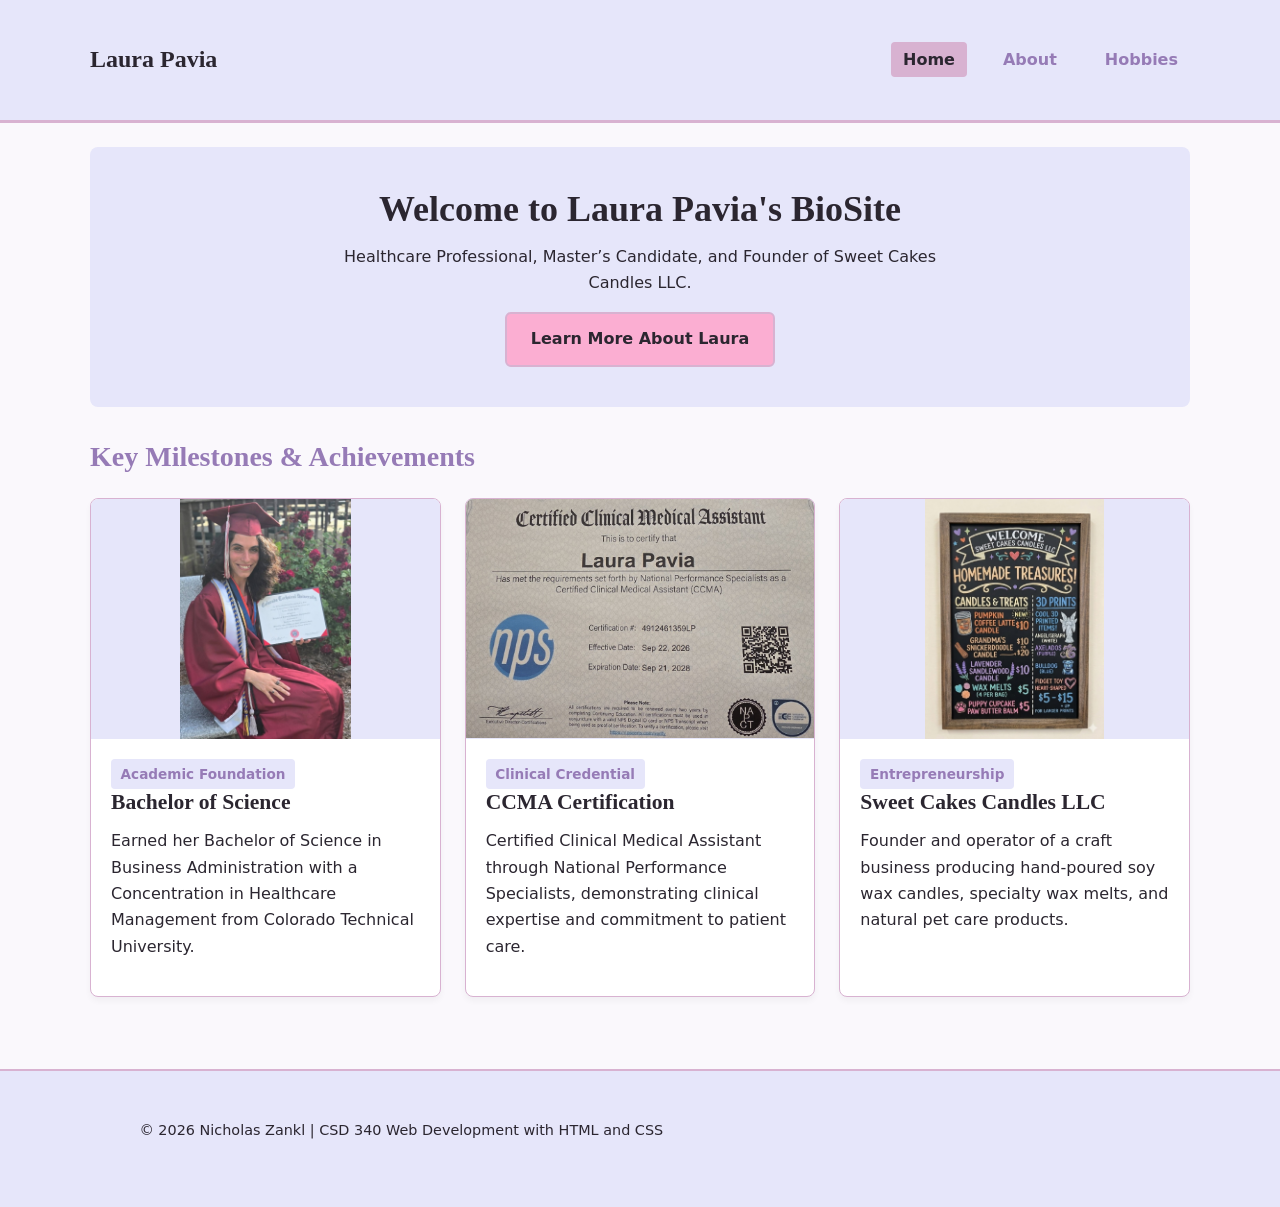
==== bioSite/index.html @ 16482423 "Added Module 6.2 content, and bioSite repository for Module 6.3" ====
<!--
 * Title: index.html
 * Assignment: Module 6.3
 * Author: Nicholas Zankl
 * Date: November 22, 2026
 * 
 * Purpose: Landing page for Laura Pavia's bioSite project
 -->
<!DOCTYPE html>
<html lang="en">
<head>
  <meta charset="UTF-8">
  <meta name="viewport" content="width=device-width, initial-scale=1.0">
  <title>Laura Pavia | Home</title>
  <link rel="stylesheet" href="css/site.css">
</head>
<body>

  <header class="site-header">
    <div class="container nav-wrapper">
      <span class="site-title">Laura Pavia</span>
      <nav class="main-nav">
        <ul>
          <li><a href="index.html" class="active">Home</a></li>
          <li><a href="about.html">About</a></li>
          <li><a href="hobbies.html">Hobbies</a></li>
        </ul>
      </nav>
    </div>
  </header>

  <main class="container">
    <section class="hero">
      <h1>Welcome to Laura Pavia's BioSite</h1>
      <p>Healthcare Professional, Master’s Candidate, and Founder of Sweet Cakes Candles LLC.</p>
      <a href="about.html" class="btn">Learn More About Laura</a>
    </section>

    <section>
      <h2>Key Milestones &amp; Achievements</h2>
      <div class="grid-3col">
        
        <article class="card">
          <img src="images/graduation.jpg" alt="Laura holding her CTU Bachelor of Science diploma" class="card-img">
          <div class="card-body">
            <span class="badge">Academic Foundation</span>
            <h3>Bachelor of Science</h3>
            <p>Earned her Bachelor of Science in Business Administration with a Concentration in Healthcare Management from Colorado Technical University.</p>
          </div>
        </article>

        <article class="card">
          <img src="images/ccma-cert.jpg" alt="Laura's Certified Clinical Medical Assistant Certificate" class="card-img">
          <div class="card-body">
            <span class="badge">Clinical Credential</span>
            <h3>CCMA Certification</h3>
            <p>Certified Clinical Medical Assistant through National Performance Specialists, demonstrating clinical expertise and commitment to patient care.</p>
          </div>
        </article>

        <article class="card">
          <img src="images/menu-board.jpg" alt="Chalkboard product menu for Sweet Cakes Candles LLC" class="card-img">
          <div class="card-body">
            <span class="badge">Entrepreneurship</span>
            <h3>Sweet Cakes Candles LLC</h3>
            <p>Founder and operator of a craft business producing hand-poured soy wax candles, specialty wax melts, and natural pet care products.</p>
          </div>
        </article>

      </div>
    </section>
  </main>

  <footer class="site-footer">
    <div class="container">
      <p>&copy; 2026 Nicholas Zankl | CSD 340 Web Development with HTML and CSS</p>
    </div>
  </footer>

</body>
</html>
---- bioSite/css/site.css ----
/**
 * Title: site.css
 * Assignment: Module 6.3, Development
 * Author: Nicholas Zankl
 * Date: November 22, 2026
 * 
 * Purpose: Global Atomic Design stylesheet for Laura Pavia's bioSite project
 */

/* ==========================================
   ATOMIC LEVEL: VARIABLES & RESET
   ========================================== */
:root {
  --color-classic-lavender: #E6E6FA;
  --color-lavender-pink: #FBAED2;
  --color-pink-lavender: #D8B2D1;
  --color-lavender-purple: #967BB6;
  --color-lilac: #C8A2C8;
  --color-plum: #DDA0DD;
  
  --color-dark-text: #2B2630;
  --color-body-bg: #FAF8FC;
  --color-card-bg: #FFFFFF;

  --font-heading: 'Merriweather', Georgia, serif;
  --font-body: 'Inter', system-ui, -apple-system, sans-serif;
  
  --lh-heading: 1.25;
  --lh-body: 1.65;
}

*, *::before, *::after {
  box-sizing: border-box;
  margin: 0;
  padding: 0;
}

body {
  font-family: var(--font-body);
  font-size: 1rem;
  line-height: var(--lh-body);
  color: var(--color-dark-text);
  background-color: var(--color-body-bg);
}

/* ==========================================
   ATOMIC LEVEL: TYPOGRAPHY & BUTTONS
   ========================================== */
h1, h2, h3, h4 {
  font-family: var(--font-heading);
  line-height: var(--lh-heading);
  color: var(--color-dark-text);
  margin-bottom: 0.75rem;
}

h1 { font-size: 2.25rem; }
h2 { font-size: 1.75rem; color: var(--color-lavender-purple); }
h3 { font-size: 1.35rem; color: var(--color-dark-text); }

p {
  margin-bottom: 1rem;
  max-width: 68ch;
}

a {
  color: var(--color-lavender-purple);
  text-decoration: none;
  transition: color 0.2s ease;
}

a:hover, a:focus {
  color: var(--color-plum);
  text-decoration: underline;
}

.btn {
  display: inline-block;
  padding: 0.75rem 1.5rem;
  font-family: var(--font-body);
  font-weight: 600;
  border-radius: 6px;
  background-color: var(--color-lavender-pink);
  color: var(--color-dark-text);
  border: 2px solid var(--color-pink-lavender);
  cursor: pointer;
  text-decoration: none;
  transition: background-color 0.2s ease;
}

.btn:hover {
  background-color: var(--color-lilac);
  text-decoration: none;
}

.badge {
  display: inline-block;
  padding: 0.25rem 0.6rem;
  font-size: 0.85rem;
  font-weight: 600;
  border-radius: 4px;
  background-color: var(--color-classic-lavender);
  color: var(--color-lavender-purple);
}

/* ==========================================
   MOLECULE LEVEL: CONTAINER & HEADER NAV
   ========================================== */
.container {
  width: 90%;
  max-width: 1100px;
  margin: 0 auto;
  padding: 1.5rem 0;
}

.site-header {
  background-color: var(--color-classic-lavender);
  border-bottom: 3px solid var(--color-pink-lavender);
  padding: 1rem 0;
}

.nav-wrapper {
  display: flex;
  justify-content: space-between;
  align-items: center;
  flex-wrap: wrap;
}

.site-title {
  font-family: var(--font-heading);
  font-size: 1.5rem;
  font-weight: 700;
  color: var(--color-dark-text);
}

.main-nav ul {
  display: flex;
  list-style: none;
  gap: 1.5rem;
}

.main-nav a {
  font-weight: 600;
  padding: 0.5rem 0.75rem;
  border-radius: 4px;
}

.main-nav a.active {
  background-color: var(--color-pink-lavender);
  color: var(--color-dark-text);
}

/* ==========================================
   MOLECULE LEVEL: CARDS & LAYOUT GRIDS
   ========================================== */
.hero {
  background-color: var(--color-classic-lavender);
  border-radius: 8px;
  padding: 2.5rem;
  margin-bottom: 2rem;
  text-align: center;
  display: flex;
  flex-direction: column;
  align-items: center;
}

.hero p {
  max-width: 600px;
  margin-left: auto;
  margin-right: auto;
}

.grid-3col {
  display: grid;
  grid-template-columns: repeat(auto-fit, minmax(300px, 1fr));
  gap: 1.5rem;
  margin-top: 1.5rem;
}

.card {
  background: var(--color-card-bg);
  border: 1px solid var(--color-pink-lavender);
  border-radius: 8px;
  overflow: hidden;
  box-shadow: 0 4px 6px rgba(0, 0, 0, 0.04);
}

.card-img {
  width: 100%;
  height: 240px;
  object-fit: contain;
  background-color: var(--color-classic-lavender);
  display: block;
}

.card-body {
  padding: 1.25rem;
}

.about-layout {
  display: grid;
  grid-template-columns: 1fr 2fr;
  gap: 2rem;
  align-items: start;
}

@media (max-width: 768px) {
  .about-layout {
    grid-template-columns: 1fr;
  }
}

.portrait-img {
  width: 100%;
  border-radius: 8px;
  border: 4px solid var(--color-pink-lavender);
}

.zigzag-item {
  display: grid;
  grid-template-columns: 1fr 1fr;
  gap: 2rem;
  align-items: center;
  margin-bottom: 2.5rem;
}

.zigzag-item.reverse {
  direction: rtl;
}

.zigzag-item.reverse .zigzag-text {
  direction: ltr;
}

@media (max-width: 768px) {
  .zigzag-item, .zigzag-item.reverse {
    grid-template-columns: 1fr;
    direction: ltr;
  }
}

.site-footer {
  background-color: var(--color-classic-lavender);
  border-top: 2px solid var(--color-pink-lavender);
  text-align: center;
  padding: 1.5rem 0;
  margin-top: 3rem;
  font-size: 0.9rem;
}
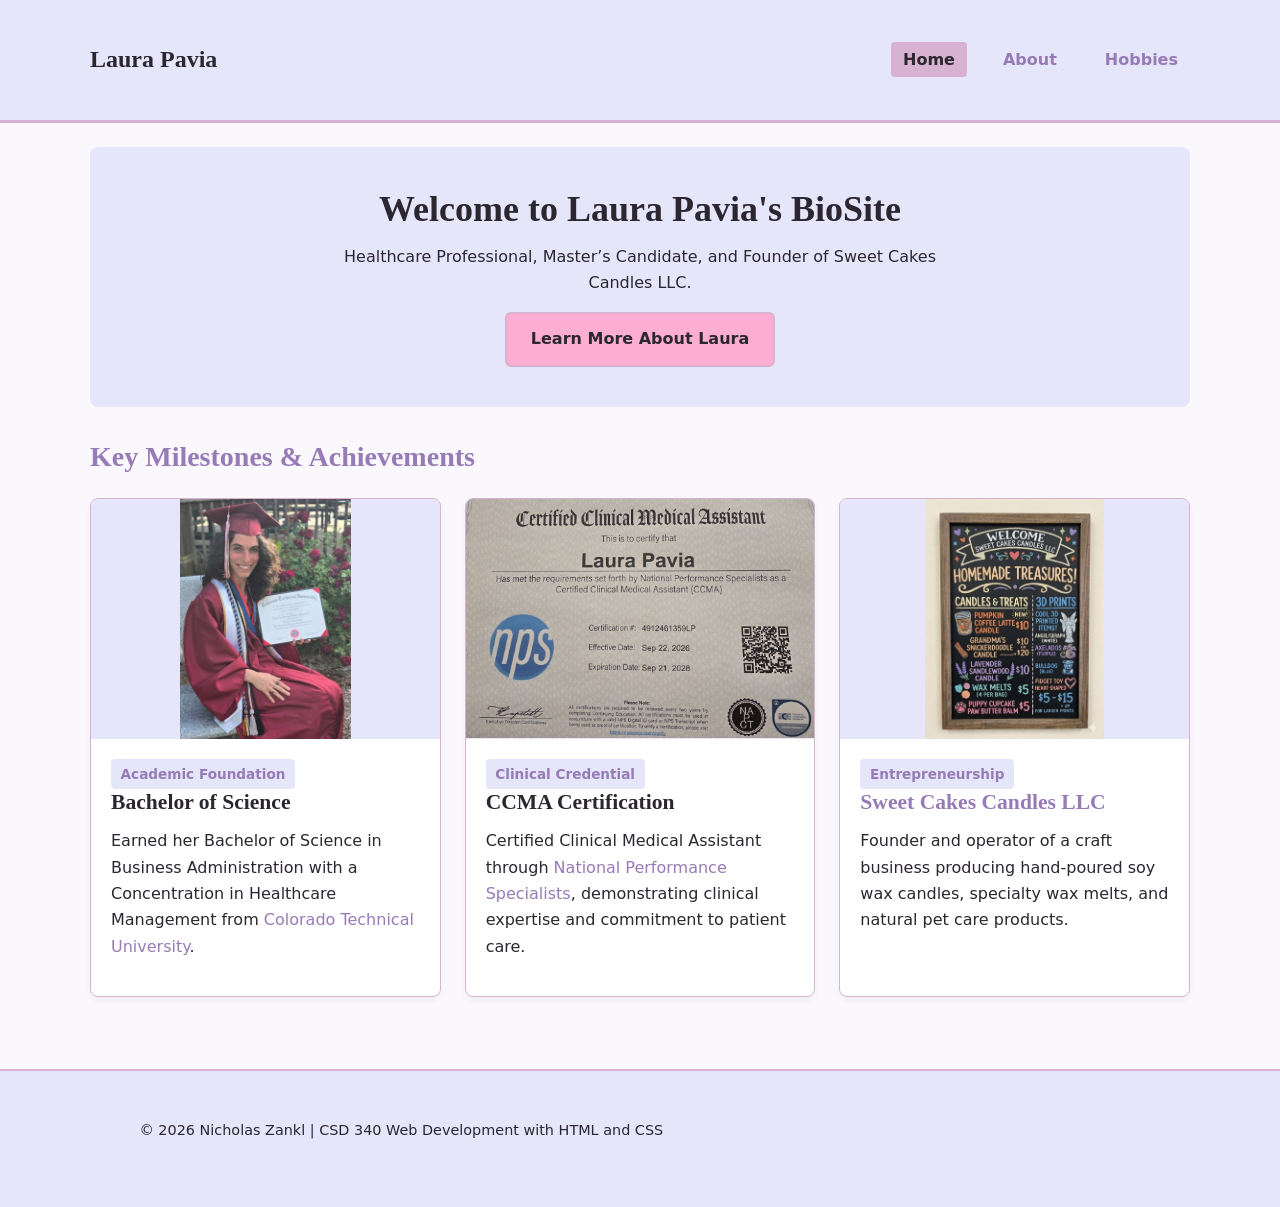
==== commit 18dc1964: "Module 7.2 content added" ====
--- a/bioSite/index.html
+++ b/bioSite/index.html
@@ -1,8 +1,8 @@
 <!--
  * Title: index.html
- * Assignment: Module 6.3
+ * Assignment: Module 7.2
  * Author: Nicholas Zankl
- * Date: November 22, 2026
+ * Date: November 29, 2026
  * 
  * Purpose: Landing page for Laura Pavia's bioSite project
  -->
@@ -45,7 +45,7 @@
           <div class="card-body">
             <span class="badge">Academic Foundation</span>
             <h3>Bachelor of Science</h3>
-            <p>Earned her Bachelor of Science in Business Administration with a Concentration in Healthcare Management from Colorado Technical University.</p>
+            <p>Earned her Bachelor of Science in Business Administration with a Concentration in Healthcare Management from <a href="https://www.coloradotech.edu/" target="_blank" rel="noopener noreferrer">Colorado Technical University</a>.</p>
           </div>
         </article>
 
@@ -54,7 +54,7 @@
           <div class="card-body">
             <span class="badge">Clinical Credential</span>
             <h3>CCMA Certification</h3>
-            <p>Certified Clinical Medical Assistant through National Performance Specialists, demonstrating clinical expertise and commitment to patient care.</p>
+            <p>Certified Clinical Medical Assistant through <a href="https://npscerts.com/" target="_blank" rel="noopener noreferrer">National Performance Specialists</a>, demonstrating clinical expertise and commitment to patient care.</p>
           </div>
         </article>
 
@@ -62,7 +62,7 @@
           <img src="images/menu-board.jpg" alt="Chalkboard product menu for Sweet Cakes Candles LLC" class="card-img">
           <div class="card-body">
             <span class="badge">Entrepreneurship</span>
-            <h3>Sweet Cakes Candles LLC</h3>
+            <h3><a href="https://www.facebook.com/share/1MctZQp19n/" target="_blank" rel="noopener noreferrer">Sweet Cakes Candles LLC</a></h3>
             <p>Founder and operator of a craft business producing hand-poured soy wax candles, specialty wax melts, and natural pet care products.</p>
           </div>
         </article>
